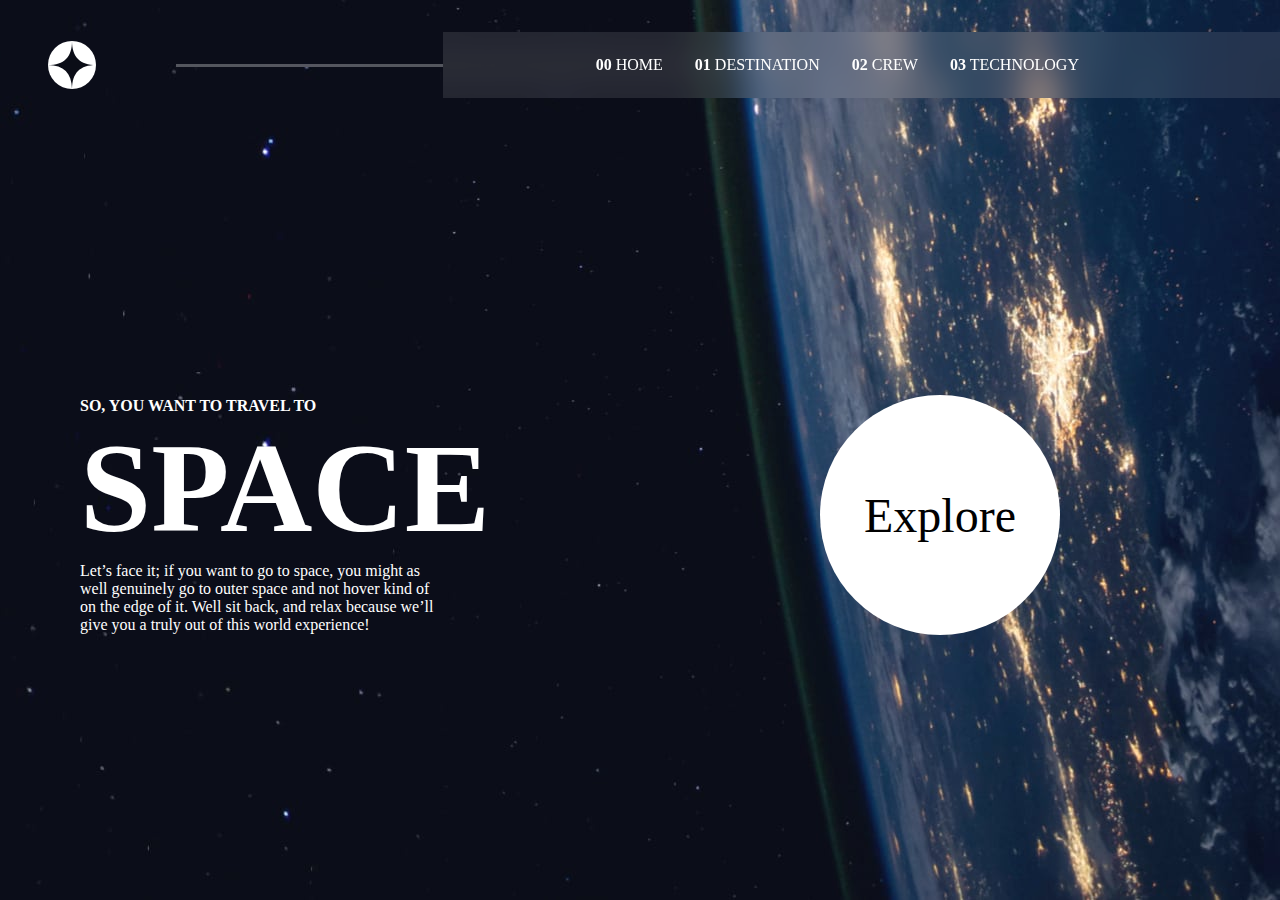
==== starter-code/index.html @ 89d94c57 "Made the header and proceding tomake the destination design" ====
<!DOCTYPE html>
<html lang="en">
  <head>
    <meta charset="UTF-8" />
    <meta name="viewport" content="width=device-width, initial-scale=1.0" />

    <link rel="stylesheet" href="css/style.css" />
    <title>Space tourism website</title>
  </head>
  <body>
    <div class="container">
      <div class="header">
        <div class="logoDiv">
          <img src="./assets/shared/logo.svg" alt="" />
          <div class="weirdLine"></div>
        </div>
        <div class="menuDiv">
          <ol class="menu">
            <li><span>00</span> HOME</li>
            <li>
              <a href="./destination.html"><span>01</span> DESTINATION</a>
            </li>
            <li>
              <a href="./crew-commander.html"><span>02</span> CREW</a>
            </li>
            <li>
              <a href="./crew-commander.html"><span>03</span> TECHNOLOGY</a>
            </li>
          </ol>
        </div>
      </div>
      <div class="body">
        <div class="bodyLeftSide">
          <h4>SO, YOU WANT TO TRAVEL TO</h4>
          <h1>SPACE</h1>
          <p>
            Let’s face it; if you want to go to space, you might as well
            genuinely go to outer space and not hover kind of on the edge of it.
            Well sit back, and relax because we’ll give you a truly out of this
            world experience!
          </p>
        </div>
        <div class="bodyRightSide">
          <p>Explore</p>
        </div>
      </div>
    </div>
  </body>
</html>
---- starter-code/css/style.css ----
* {
  padding: 0;
  margin: 0;

  box-sizing: border-box;
}

body {
  height: 100vh;
  color: hsl(0, 0%, 100%);
}

.container {
  height: 100%;

  display: flex;
  flex-direction: column;
  background-image: url("background-home-desktop.jpg");
  background-size: cover;
  background-position: center;
}

/*     HEADER             */

.header {
  display: flex;
  align-items: center;
  justify-content: space-between;
  padding: 2rem 0 2rem 3rem;
}
.logoDiv {
  display: flex;
  align-items: center;
  flex: 1;
}
.weirdLine {
  background: hsl(0 0% 100% / 0.3);
  backdrop-filter: blur(2rem);
  height: 3px;
  position: absolute;

  width: 50%;
  margin-left: 10%;
}
.menuDiv {
  background: hsl(0 0% 100% / 0.1);
  backdrop-filter: blur(1rem);
  flex: 2;
  display: flex;
  align-items: center;
  justify-content: center;

  padding: 1.5rem 3rem 1.5rem 0;
}
.menu {
  display: flex;
  justify-content: space-between;

  gap: 2rem;
}

li {
  display: block;
}

span {
  font-weight: 800;
}
a {
  text-decoration: none;
  color: inherit;
}
/* END HEADER */

/*  BODY */

.body {
  display: flex;
  height: 100%;
  justify-content: center;
  align-items: center;
  padding: 5rem;
  gap: 5rem;
}
.bodyLeftSide {
  flex: 1;
  display: flex;
  flex-direction: column;
}
h1 {
  font-size: 8rem;
}
.bodyLeftSide p {
  width: 100%;
  padding-right: 30%;
}

.bodyRightSide {
  flex: 1;
  display: flex;
  align-items: center;
  justify-content: center;
}

.bodyRightSide p {
  border-radius: 50%;
  background-color: white;
  color: black;
  width: 15rem;
  height: 15rem;
  display: flex;
  align-items: center;
  justify-content: center;
  font-size: 3rem;
}
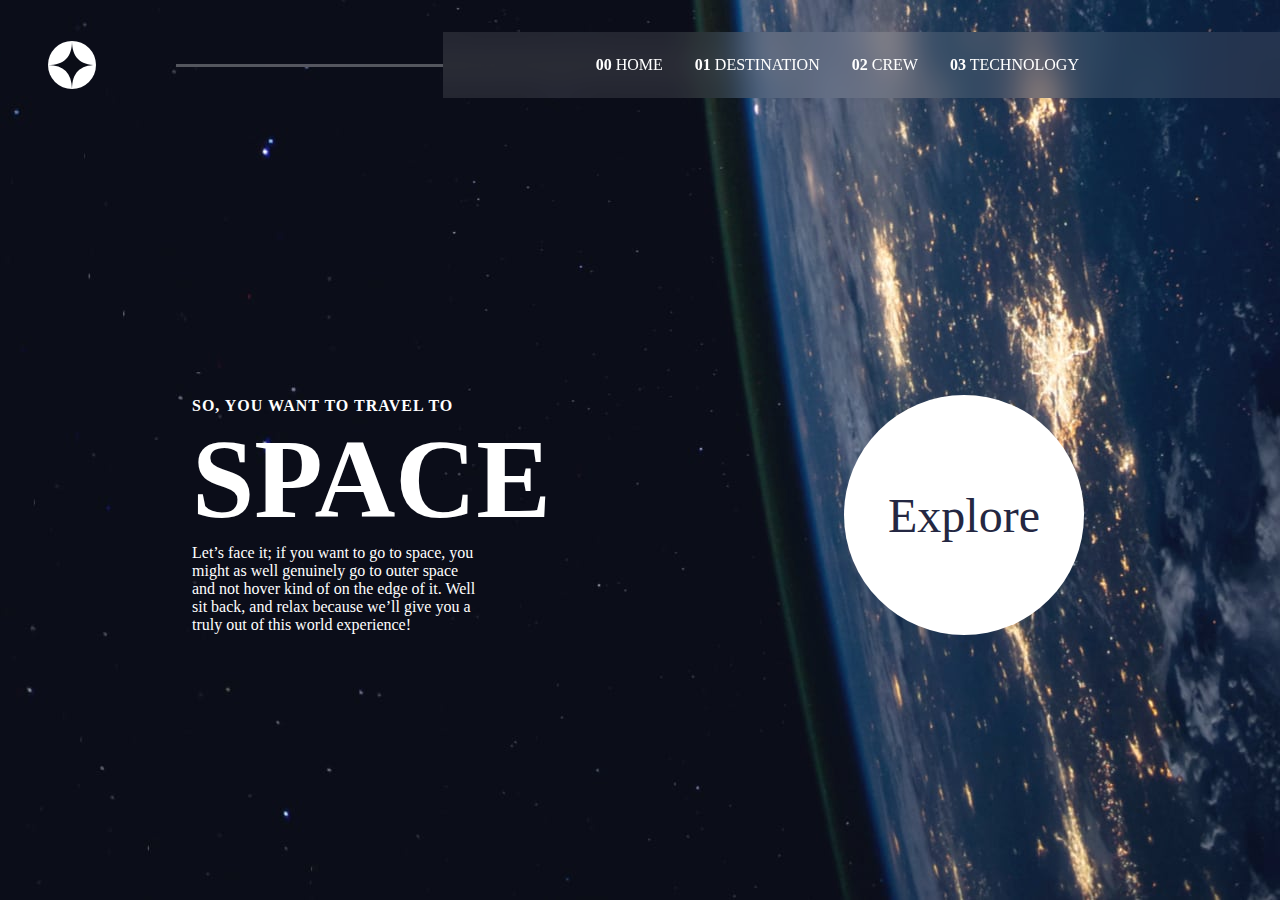
==== commit 88da6ae3: "aligned the planet image" ====
--- a/starter-code/index.html
+++ b/starter-code/index.html
@@ -31,14 +31,16 @@
       </div>
       <div class="body">
         <div class="bodyLeftSide">
-          <h4>SO, YOU WANT TO TRAVEL TO</h4>
-          <h1>SPACE</h1>
-          <p>
-            Let’s face it; if you want to go to space, you might as well
-            genuinely go to outer space and not hover kind of on the edge of it.
-            Well sit back, and relax because we’ll give you a truly out of this
-            world experience!
-          </p>
+          <div class="homeContent">
+            <h4>SO, YOU WANT TO TRAVEL TO</h4>
+            <h1>SPACE</h1>
+            <p>
+              Let’s face it; if you want to go to space, you might as well
+              genuinely go to outer space and not hover kind of on the edge of
+              it. Well sit back, and relax because we’ll give you a truly out of
+              this world experience!
+            </p>
+          </div>
         </div>
         <div class="bodyRightSide">
           <p>Explore</p>
--- a/starter-code/css/style.css
+++ b/starter-code/css/style.css
@@ -79,16 +79,27 @@
   height: 100%;
   justify-content: center;
   align-items: center;
-  padding: 5rem;
+  padding: 2rem;
   gap: 5rem;
 }
 .bodyLeftSide {
   flex: 1;
   display: flex;
-  flex-direction: column;
+
+  align-items: center;
+  justify-content: center;
+
+  height: 100%;
+}
+.homeContent {
+  padding-left: 10rem;
+}
+h4 {
+  font-size: 1rem;
+  letter-spacing: 1px;
 }
 h1 {
-  font-size: 8rem;
+  font-size: 7rem;
 }
 .bodyLeftSide p {
   width: 100%;
@@ -105,7 +116,7 @@
 .bodyRightSide p {
   border-radius: 50%;
   background-color: white;
-  color: black;
+  color: hsl(234, 29%, 20%);
   width: 15rem;
   height: 15rem;
   display: flex;
@@ -113,3 +124,29 @@
   justify-content: center;
   font-size: 3rem;
 }
+
+/*  Content titles */
+.contentTitle {
+  padding-left: 6rem;
+  padding-top: 2rem;
+  display: flex;
+  justify-content: flex-start;
+}
+.titleNumber {
+  font-weight: 200;
+}
+/*    Destination only Styles */
+
+.planetDiv {
+  border: 1px solid white;
+  display: flex;
+  align-items: center;
+  justify-content: center;
+  height: 100%;
+  width: 100%;
+  padding-left: 2rem;
+}
+.planetDiv img {
+  display: block;
+  width: 350px;
+}
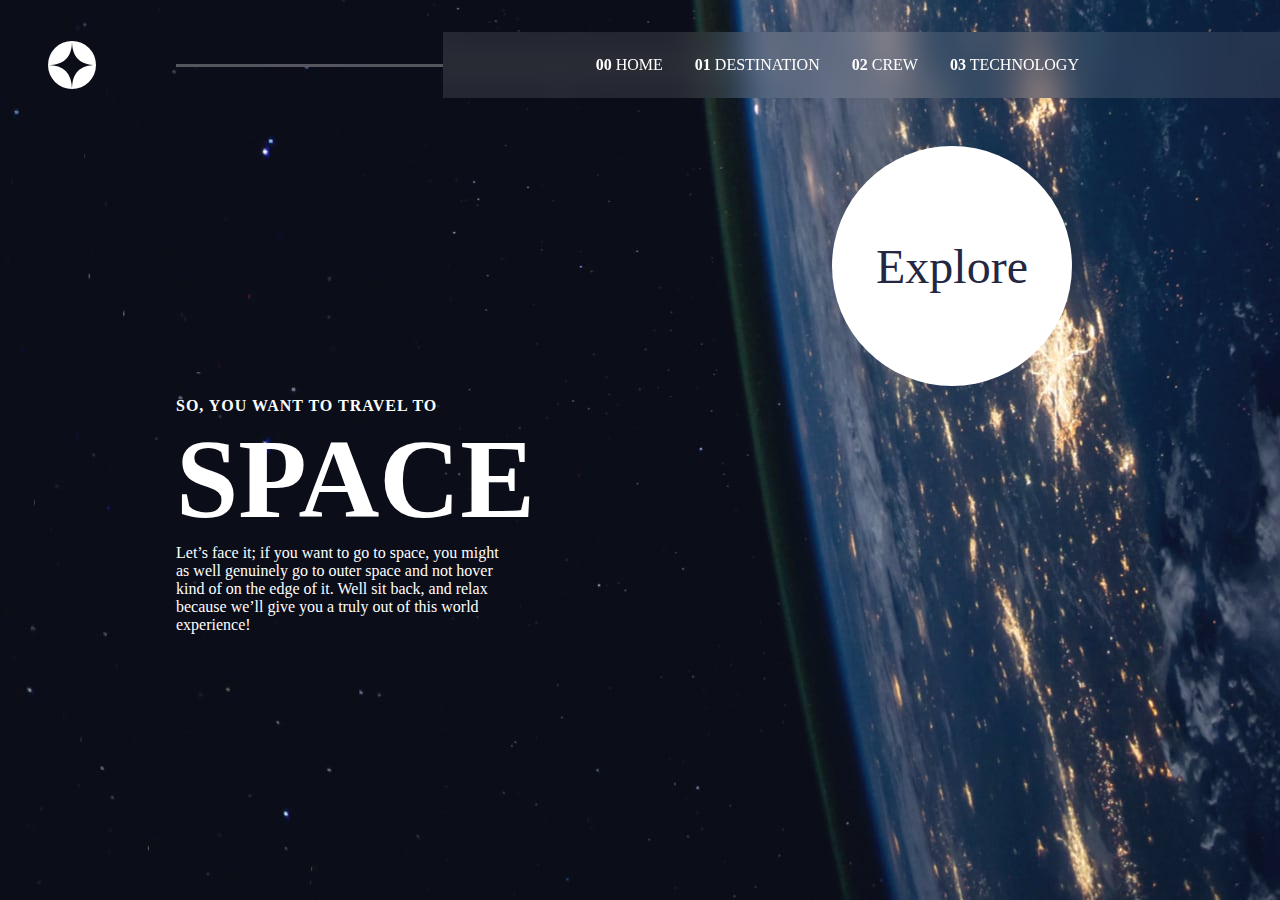
==== commit b2837f7b: "made the planets design" ====
--- a/starter-code/index.html
+++ b/starter-code/index.html
@@ -43,9 +43,10 @@
           </div>
         </div>
         <div class="bodyRightSide">
-          <p>Explore</p>
+          <p class="exploreBall">Explore</p>
         </div>
       </div>
     </div>
+    <script src="script/js.js"></script>
   </body>
 </html>
--- a/starter-code/css/style.css
+++ b/starter-code/css/style.css
@@ -79,8 +79,7 @@
   height: 100%;
   justify-content: center;
   align-items: center;
-  padding: 2rem;
-  gap: 5rem;
+  padding: 1rem;
 }
 .bodyLeftSide {
   flex: 1;
@@ -109,11 +108,15 @@
 .bodyRightSide {
   flex: 1;
   display: flex;
+  flex-direction: column;
+  justify-content: flex-start;
+
   align-items: center;
-  justify-content: center;
+
+  height: 100%;
 }
 
-.bodyRightSide p {
+.exploreBall {
   border-radius: 50%;
   background-color: white;
   color: hsl(234, 29%, 20%);
@@ -128,7 +131,7 @@
 /*  Content titles */
 .contentTitle {
   padding-left: 6rem;
-  padding-top: 2rem;
+
   display: flex;
   justify-content: flex-start;
 }
@@ -138,15 +141,41 @@
 /*    Destination only Styles */
 
 .planetDiv {
-  border: 1px solid white;
   display: flex;
   align-items: center;
   justify-content: center;
+  height: 80%;
+  width: auto;
+}
+.planetDiv img {
   height: 100%;
   width: 100%;
-  padding-left: 2rem;
 }
-.planetDiv img {
-  display: block;
-  width: 350px;
+
+.planetInfo {
+  display: flex;
+  flex-direction: column;
+  width: 80%;
 }
+.destinations {
+  display: flex;
+  gap: 5%;
+}
+.planetInfo p {
+  width: 60%;
+  font-size: 12px;
+}
+
+.distTravel {
+  display: flex;
+
+  margin-top: 2rem;
+  gap: 7%;
+}
+.stats {
+  display: flex;
+  flex-direction: column;
+}
+h3 {
+  font-size: 2rem;
+}
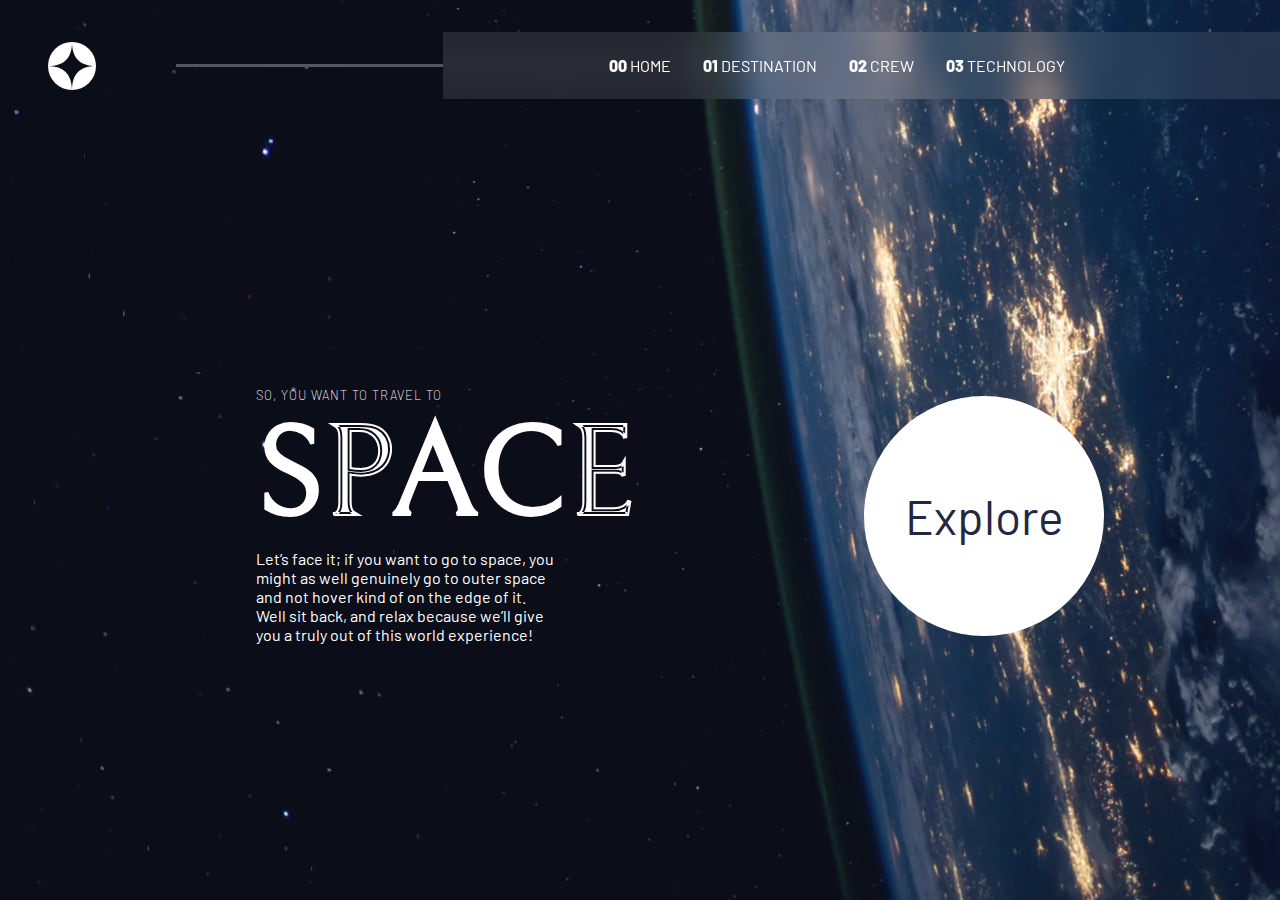
==== commit c5bb2786: "finished the desktop design: changed the font and stuff" ====
--- a/starter-code/index.html
+++ b/starter-code/index.html
@@ -16,15 +16,17 @@
         </div>
         <div class="menuDiv">
           <ol class="menu">
-            <li><span>00</span> HOME</li>
+            <li>
+              <a href="./index.html"><span>00</span> HOME</a>
+            </li>
             <li>
               <a href="./destination.html"><span>01</span> DESTINATION</a>
             </li>
             <li>
-              <a href="./crew-commander.html"><span>02</span> CREW</a>
+              <a href="./crew.html"><span>02</span> CREW</a>
             </li>
             <li>
-              <a href="./crew-commander.html"><span>03</span> TECHNOLOGY</a>
+              <a href="./technology.html"><span>03</span> TECHNOLOGY</a>
             </li>
           </ol>
         </div>
--- a/starter-code/css/style.css
+++ b/starter-code/css/style.css
@@ -1,3 +1,9 @@
+@import url("https://fonts.googleapis.com/css2?family=Barlow:wght@200;700&family=Bellefair&display=swap");
+
+/* font-family: 'Barlow', sans-serif;
+font-family: 'EB Garamond', serif;
+font-family: 'Roboto Condensed', sans-serif;
+ */
 * {
   padding: 0;
   margin: 0;
@@ -27,6 +33,7 @@
   align-items: center;
   justify-content: space-between;
   padding: 2rem 0 2rem 3rem;
+  font-family: "Barlow", sans-serif;
 }
 .logoDiv {
   display: flex;
@@ -79,7 +86,8 @@
   height: 100%;
   justify-content: center;
   align-items: center;
-  padding: 1rem;
+  padding: 0 0 0 6rem;
+  font-family: "Barlow", sans-serif;
 }
 .bodyLeftSide {
   flex: 1;
@@ -94,11 +102,13 @@
   padding-left: 10rem;
 }
 h4 {
-  font-size: 1rem;
+  font-size: 0.8rem;
+  font-weight: 200;
   letter-spacing: 1px;
 }
 h1 {
-  font-size: 7rem;
+  font-size: 8rem;
+  font-family: "Bellefair", serif;
 }
 .bodyLeftSide p {
   width: 100%;
@@ -109,7 +119,7 @@
   flex: 1;
   display: flex;
   flex-direction: column;
-  justify-content: flex-start;
+  justify-content: center;
 
   align-items: center;
 
@@ -131,14 +141,24 @@
 /*  Content titles */
 .contentTitle {
   padding-left: 6rem;
-
   display: flex;
   justify-content: flex-start;
+  font-family: "Barlow", sans-serif;
 }
 .titleNumber {
   font-weight: 200;
 }
 /*    Destination only Styles */
+
+.destination-container {
+  height: 100%;
+
+  display: flex;
+  flex-direction: column;
+  background-image: url("background-destination-desktop.jpg");
+  background-size: cover;
+  background-position: center;
+}
 
 .planetDiv {
   display: flex;
@@ -179,3 +199,113 @@
 h3 {
   font-size: 2rem;
 }
+
+/* Crew only style */
+.crew-container {
+  height: 100%;
+
+  display: flex;
+  flex-direction: column;
+  background-image: url("background-crew-desktop.jpg");
+
+  background-size: cover;
+  background-position: center;
+}
+.crewInfo {
+  display: flex;
+  flex-direction: column;
+  justify-content: center;
+  flex: 1;
+  gap: 1rem;
+}
+.crewJob {
+  font-size: 1.5rem;
+  font-family: "Bellefair", serif;
+}
+.crewName {
+  font-size: 6rem;
+}
+
+.crewPhoto {
+  flex: 1;
+  width: 100%;
+  background-image: url("../assets/crew/image-victor-glover.png");
+  background-repeat: no-repeat;
+}
+
+.crewOptions {
+  display: flex;
+  justify-content: space-around;
+  padding-right: 50%;
+}
+.crewBtn {
+  height: 10px;
+  width: 10px;
+  border: none;
+  border-radius: 50%;
+  background-color: rgb(59, 58, 58);
+}
+
+/* Tech only style */
+
+.tech-container {
+  height: 100%;
+
+  display: flex;
+  flex-direction: column;
+  background-image: url("../assets/technology/background-technology-desktop.jpg");
+  background-size: cover;
+  background-position: center;
+}
+
+.techDiv {
+  display: flex;
+  gap: 5%;
+}
+.techName {
+  font-size: 4rem;
+}
+
+.techOptions {
+  display: flex;
+  flex-direction: column;
+  justify-content: center;
+  gap: 5%;
+}
+.techBtn {
+  color: white;
+  font-size: 1rem;
+  height: 4rem;
+  width: 4rem;
+  border-radius: 50%;
+  border-style: none;
+  border: 0.5px solid rgba(77, 75, 75, 0.331);
+  background: hsla(0, 3%, 6%, 0.3);
+  backdrop-filter: blur(2rem);
+  font-family: "Barlow", sans-serif;
+}
+
+.techPhoto {
+  height: 100%;
+  width: 100%;
+
+  display: flex;
+
+  justify-content: flex-end;
+}
+.techPhoto img {
+  display: block;
+  height: 80%;
+  width: 70%;
+}
+
+.bodyRightSideTech {
+  width: 50%;
+  display: flex;
+  flex-direction: column;
+  justify-content: center;
+
+  align-items: center;
+
+  height: 100%;
+}
